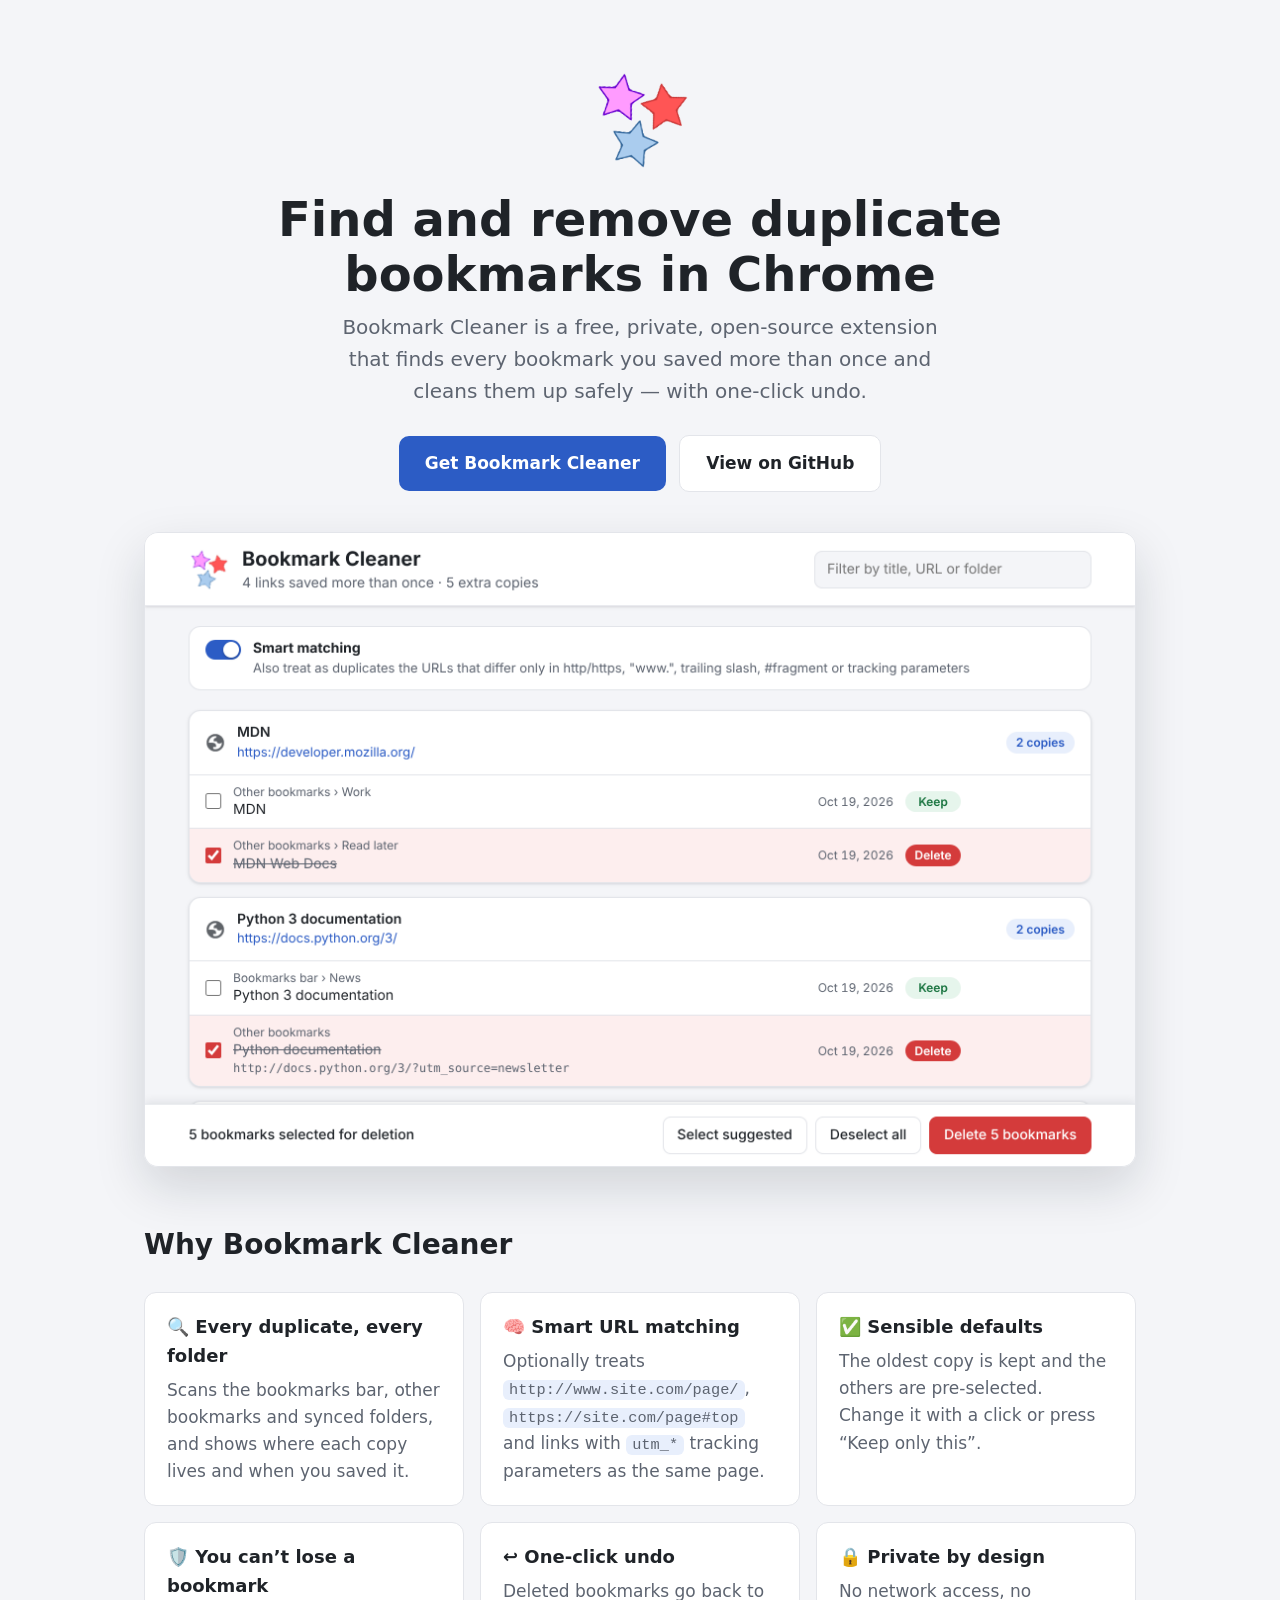
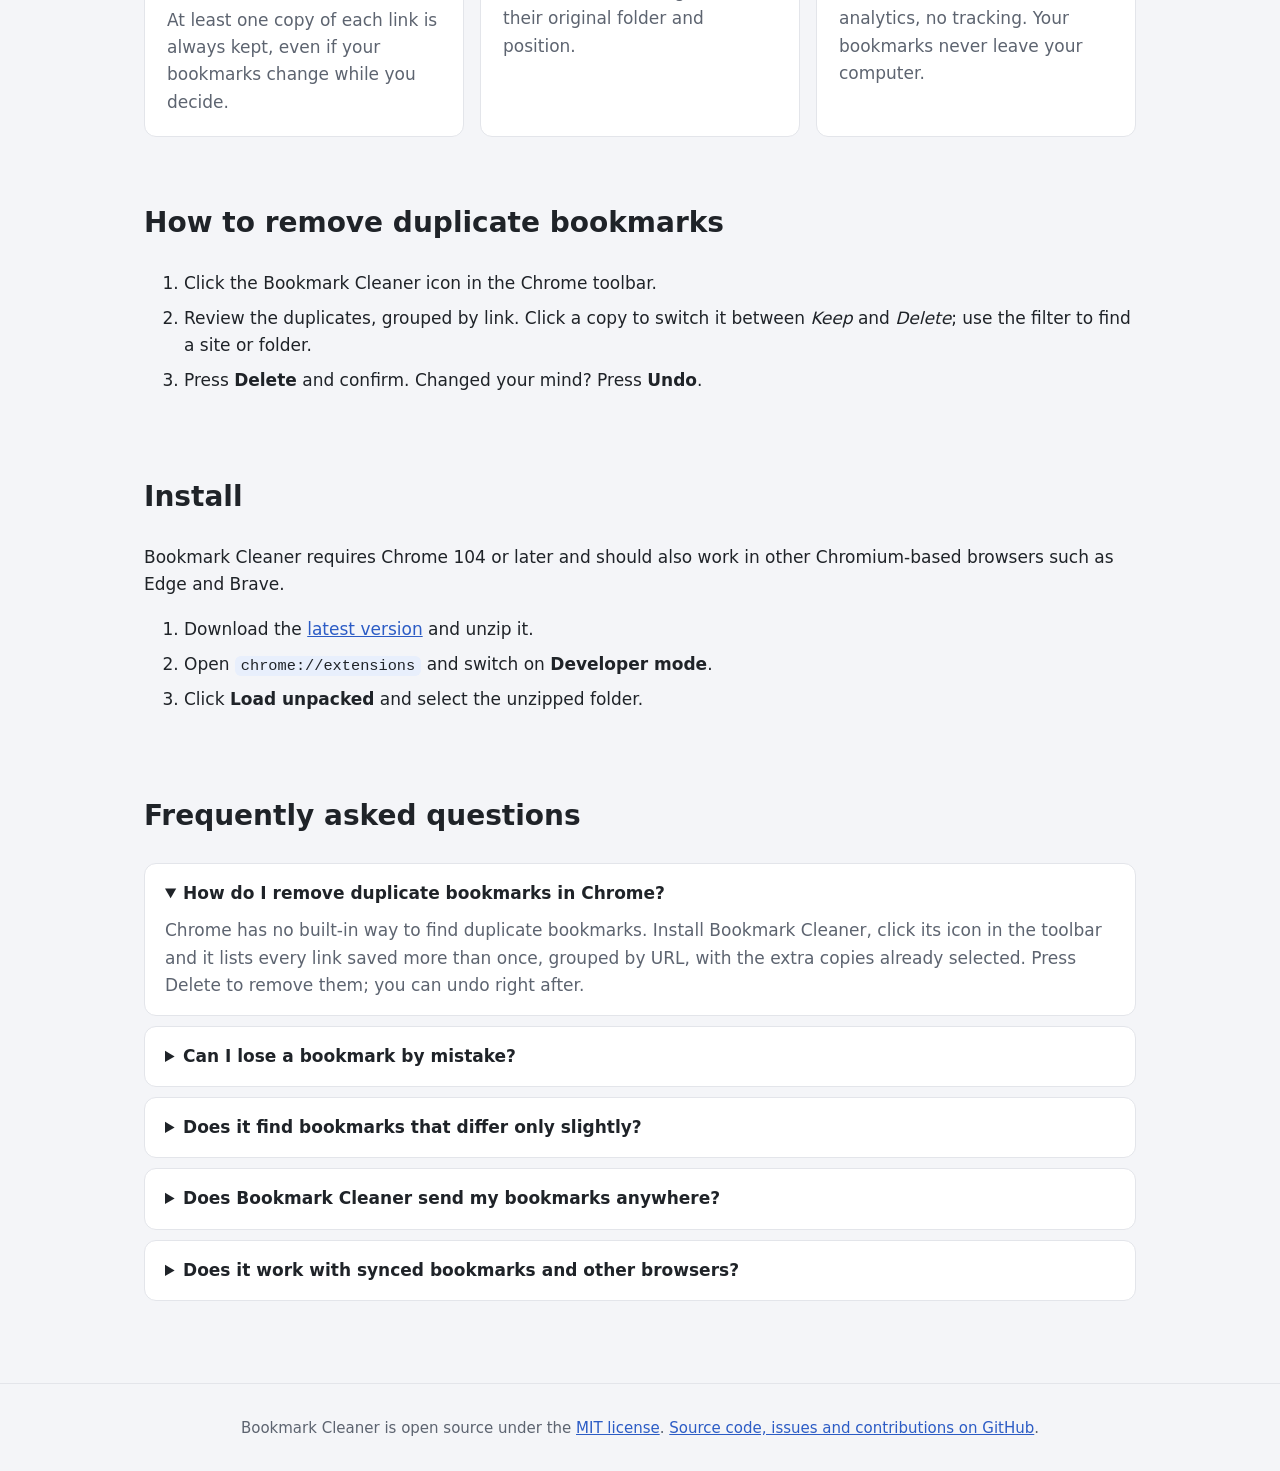
==== docs/index.html @ b28d44d7 "Add a landing page for GitHub Pages and improve search metadata - docs/index.html: page targeting "r" ====
<!doctype html>
<html lang="en">
<head>
  <meta charset="utf-8">
  <meta name="viewport" content="width=device-width, initial-scale=1">
  <title>Bookmark Cleaner – Find and remove duplicate bookmarks in Chrome</title>
  <meta name="description" content="Free, open-source Chrome extension that finds and removes duplicate bookmarks across all your folders. Smart URL matching, always keeps one copy, one-click undo. No tracking.">
  <link rel="canonical" href="https://wiso.github.io/chrome-duplicates/">
  <link rel="icon" href="icon48.png">
  <meta name="theme-color" content="#2c5cc5">

  <meta property="og:type" content="website">
  <meta property="og:title" content="Bookmark Cleaner – Find and remove duplicate bookmarks in Chrome">
  <meta property="og:description" content="Years of bookmarks, zero duplicates. A free, private Chrome extension to clean up duplicated bookmarks safely, with undo.">
  <meta property="og:url" content="https://wiso.github.io/chrome-duplicates/">
  <meta property="og:image" content="https://wiso.github.io/chrome-duplicates/social-preview.png">
  <meta property="og:image:width" content="1280">
  <meta property="og:image:height" content="640">
  <meta name="twitter:card" content="summary_large_image">

  <script type="application/ld+json">
  {
    "@context": "https://schema.org",
    "@type": "SoftwareApplication",
    "name": "Bookmark Cleaner",
    "description": "Chrome extension that finds and removes duplicate bookmarks, with smart URL matching and undo.",
    "applicationCategory": "BrowserApplication",
    "operatingSystem": "Google Chrome, Chromium-based browsers",
    "softwareVersion": "0.2.0",
    "url": "https://wiso.github.io/chrome-duplicates/",
    "downloadUrl": "https://github.com/wiso/chrome-duplicates",
    "screenshot": "https://wiso.github.io/chrome-duplicates/screenshot.png",
    "license": "https://opensource.org/licenses/MIT",
    "author": { "@type": "Person", "name": "Ruggero Turra" },
    "offers": { "@type": "Offer", "price": "0", "priceCurrency": "USD" }
  }
  </script>
  <script type="application/ld+json">
  {
    "@context": "https://schema.org",
    "@type": "FAQPage",
    "mainEntity": [
      {
        "@type": "Question",
        "name": "How do I remove duplicate bookmarks in Chrome?",
        "acceptedAnswer": { "@type": "Answer", "text": "Chrome has no built-in way to find duplicate bookmarks. Install Bookmark Cleaner, click its icon in the toolbar and it lists every link saved more than once, grouped by URL, with the extra copies already selected. Press Delete to remove them; you can undo right after." }
      },
      {
        "@type": "Question",
        "name": "Can I lose a bookmark by mistake?",
        "acceptedAnswer": { "@type": "Answer", "text": "No. Bookmark Cleaner always keeps at least one copy of each link, asks for confirmation before deleting and offers an Undo button that puts the deleted bookmarks back in their original folder and position." }
      },
      {
        "@type": "Question",
        "name": "Does it find bookmarks that differ only slightly?",
        "acceptedAnswer": { "@type": "Answer", "text": "Yes. With smart matching on, links that differ only in http/https, www., a trailing slash, a #fragment or tracking parameters such as utm_source are treated as duplicates." }
      },
      {
        "@type": "Question",
        "name": "Does Bookmark Cleaner send my bookmarks anywhere?",
        "acceptedAnswer": { "@type": "Answer", "text": "No. It has no network access, no analytics and no tracking. It only reads your bookmarks and the site icons already cached by the browser, and everything stays on your computer." }
      },
      {
        "@type": "Question",
        "name": "Does it work with synced bookmarks and other browsers?",
        "acceptedAnswer": { "@type": "Answer", "text": "It works on all the bookmarks in your Chrome profile, including those synced from other devices. It requires Chrome 104 or later and should also work in other Chromium-based browsers such as Edge and Brave." }
      }
    ]
  }
  </script>

  <style>
    :root {
      --bg: #f4f5f8; --surface: #fff; --border: #e3e5ea; --text: #1f2328; --muted: #5d6470;
      --accent: #2c5cc5; --accent-soft: #e8effc; --danger: #d43b3b; color-scheme: light;
    }
    @media (prefers-color-scheme: dark) {
      :root { --bg: #16181d; --surface: #20232a; --border: #333842; --text: #e6e8ec; --muted: #a1a7b3;
              --accent: #7aa2f7; --accent-soft: #263049; color-scheme: dark; }
    }
    * { box-sizing: border-box; }
    body { margin: 0; background: var(--bg); color: var(--text);
           font: 17px/1.6 system-ui, -apple-system, "Segoe UI", Roboto, sans-serif; }
    a { color: var(--accent); }
    .wrap { max-width: 1040px; margin: 0 auto; padding: 0 24px; }
    header.hero { padding: 72px 0 40px; text-align: center; }
    .hero img { width: 96px; height: 96px; }
    h1 { margin: 16px 0 8px; font-size: clamp(32px, 5vw, 48px); line-height: 1.15; }
    .tagline { margin: 0 auto 28px; max-width: 640px; color: var(--muted); font-size: 20px; }
    .cta { display: inline-block; padding: 14px 26px; border-radius: 10px; background: var(--accent);
           color: #fff; font-weight: 600; text-decoration: none; }
    .cta.secondary { margin-left: 8px; background: var(--surface); color: var(--text); border: 1px solid var(--border); }
    .shot { display: block; width: 100%; height: auto; border: 1px solid var(--border); border-radius: 14px;
            box-shadow: 0 20px 50px rgba(16, 24, 40, 0.15); }
    section { padding: 56px 0 8px; }
    h2 { font-size: 28px; margin: 0 0 24px; }
    .grid { display: grid; grid-template-columns: repeat(auto-fit, minmax(280px, 1fr)); gap: 16px; }
    .card { padding: 20px 22px; background: var(--surface); border: 1px solid var(--border); border-radius: 12px; }
    .card h3 { margin: 0 0 6px; font-size: 18px; }
    .card p { margin: 0; color: var(--muted); }
    ol li { margin-bottom: 8px; }
    details { padding: 16px 20px; margin-bottom: 10px; background: var(--surface); border: 1px solid var(--border); border-radius: 12px; }
    summary { font-weight: 600; cursor: pointer; }
    details p { margin: 10px 0 0; color: var(--muted); }
    code { padding: 1px 6px; border-radius: 6px; background: var(--accent-soft); font-size: 0.9em; }
    footer { margin-top: 64px; padding: 32px 0; border-top: 1px solid var(--border); color: var(--muted); text-align: center; font-size: 15px; }
  </style>
</head>
<body>
  <header class="hero">
    <div class="wrap">
      <img src="icon128.png" alt="Bookmark Cleaner logo" width="96" height="96">
      <h1>Find and remove duplicate bookmarks in Chrome</h1>
      <p class="tagline">Bookmark Cleaner is a free, private, open-source extension that finds every bookmark you saved more than once and cleans them up safely — with one-click undo.</p>
      <a class="cta" href="#install">Get Bookmark Cleaner</a>
      <a class="cta secondary" href="https://github.com/wiso/chrome-duplicates">View on GitHub</a>
    </div>
  </header>

  <main class="wrap">
    <img class="shot" src="screenshot.png" width="2000" height="1280"
         alt="Bookmark Cleaner listing duplicate bookmarks grouped by link, each copy marked Keep or Delete">

    <section id="features">
      <h2>Why Bookmark Cleaner</h2>
      <div class="grid">
        <div class="card"><h3>🔍 Every duplicate, every folder</h3><p>Scans the bookmarks bar, other bookmarks and synced folders, and shows where each copy lives and when you saved it.</p></div>
        <div class="card"><h3>🧠 Smart URL matching</h3><p>Optionally treats <code>http://www.site.com/page/</code>, <code>https://site.com/page#top</code> and links with <code>utm_*</code> tracking parameters as the same page.</p></div>
        <div class="card"><h3>✅ Sensible defaults</h3><p>The oldest copy is kept and the others are pre-selected. Change it with a click or press “Keep only this”.</p></div>
        <div class="card"><h3>🛡️ You can’t lose a bookmark</h3><p>At least one copy of each link is always kept, even if your bookmarks change while you decide.</p></div>
        <div class="card"><h3>↩️ One-click undo</h3><p>Deleted bookmarks go back to their original folder and position.</p></div>
        <div class="card"><h3>🔒 Private by design</h3><p>No network access, no analytics, no tracking. Your bookmarks never leave your computer.</p></div>
      </div>
    </section>

    <section id="how">
      <h2>How to remove duplicate bookmarks</h2>
      <ol>
        <li>Click the Bookmark Cleaner icon in the Chrome toolbar.</li>
        <li>Review the duplicates, grouped by link. Click a copy to switch it between <em>Keep</em> and <em>Delete</em>; use the filter to find a site or folder.</li>
        <li>Press <strong>Delete</strong> and confirm. Changed your mind? Press <strong>Undo</strong>.</li>
      </ol>
    </section>

    <section id="install">
      <h2>Install</h2>
      <p>Bookmark Cleaner requires Chrome 104 or later and should also work in other Chromium-based browsers such as Edge and Brave.</p>
      <ol>
        <li>Download the <a href="https://github.com/wiso/chrome-duplicates/archive/refs/heads/master.zip">latest version</a> and unzip it.</li>
        <li>Open <code>chrome://extensions</code> and switch on <strong>Developer mode</strong>.</li>
        <li>Click <strong>Load unpacked</strong> and select the unzipped folder.</li>
      </ol>
    </section>

    <section id="faq">
      <h2>Frequently asked questions</h2>
      <details open><summary>How do I remove duplicate bookmarks in Chrome?</summary>
        <p>Chrome has no built-in way to find duplicate bookmarks. Install Bookmark Cleaner, click its icon in the toolbar and it lists every link saved more than once, grouped by URL, with the extra copies already selected. Press Delete to remove them; you can undo right after.</p></details>
      <details><summary>Can I lose a bookmark by mistake?</summary>
        <p>No. Bookmark Cleaner always keeps at least one copy of each link, asks for confirmation before deleting and offers an Undo button that puts the deleted bookmarks back in their original folder and position.</p></details>
      <details><summary>Does it find bookmarks that differ only slightly?</summary>
        <p>Yes. With smart matching on, links that differ only in http/https, www., a trailing slash, a #fragment or tracking parameters such as utm_source are treated as duplicates.</p></details>
      <details><summary>Does Bookmark Cleaner send my bookmarks anywhere?</summary>
        <p>No. It has no network access, no analytics and no tracking. It only reads your bookmarks and the site icons already cached by the browser, and everything stays on your computer.</p></details>
      <details><summary>Does it work with synced bookmarks and other browsers?</summary>
        <p>It works on all the bookmarks in your Chrome profile, including those synced from other devices. It requires Chrome 104 or later and should also work in other Chromium-based browsers such as Edge and Brave.</p></details>
    </section>
  </main>

  <footer>
    <div class="wrap">
      Bookmark Cleaner is open source under the <a href="https://github.com/wiso/chrome-duplicates/blob/master/LICENSE">MIT license</a>. <a href="https://github.com/wiso/chrome-duplicates">Source code, issues and contributions on GitHub</a>.
    </div>
  </footer>
</body>
</html>
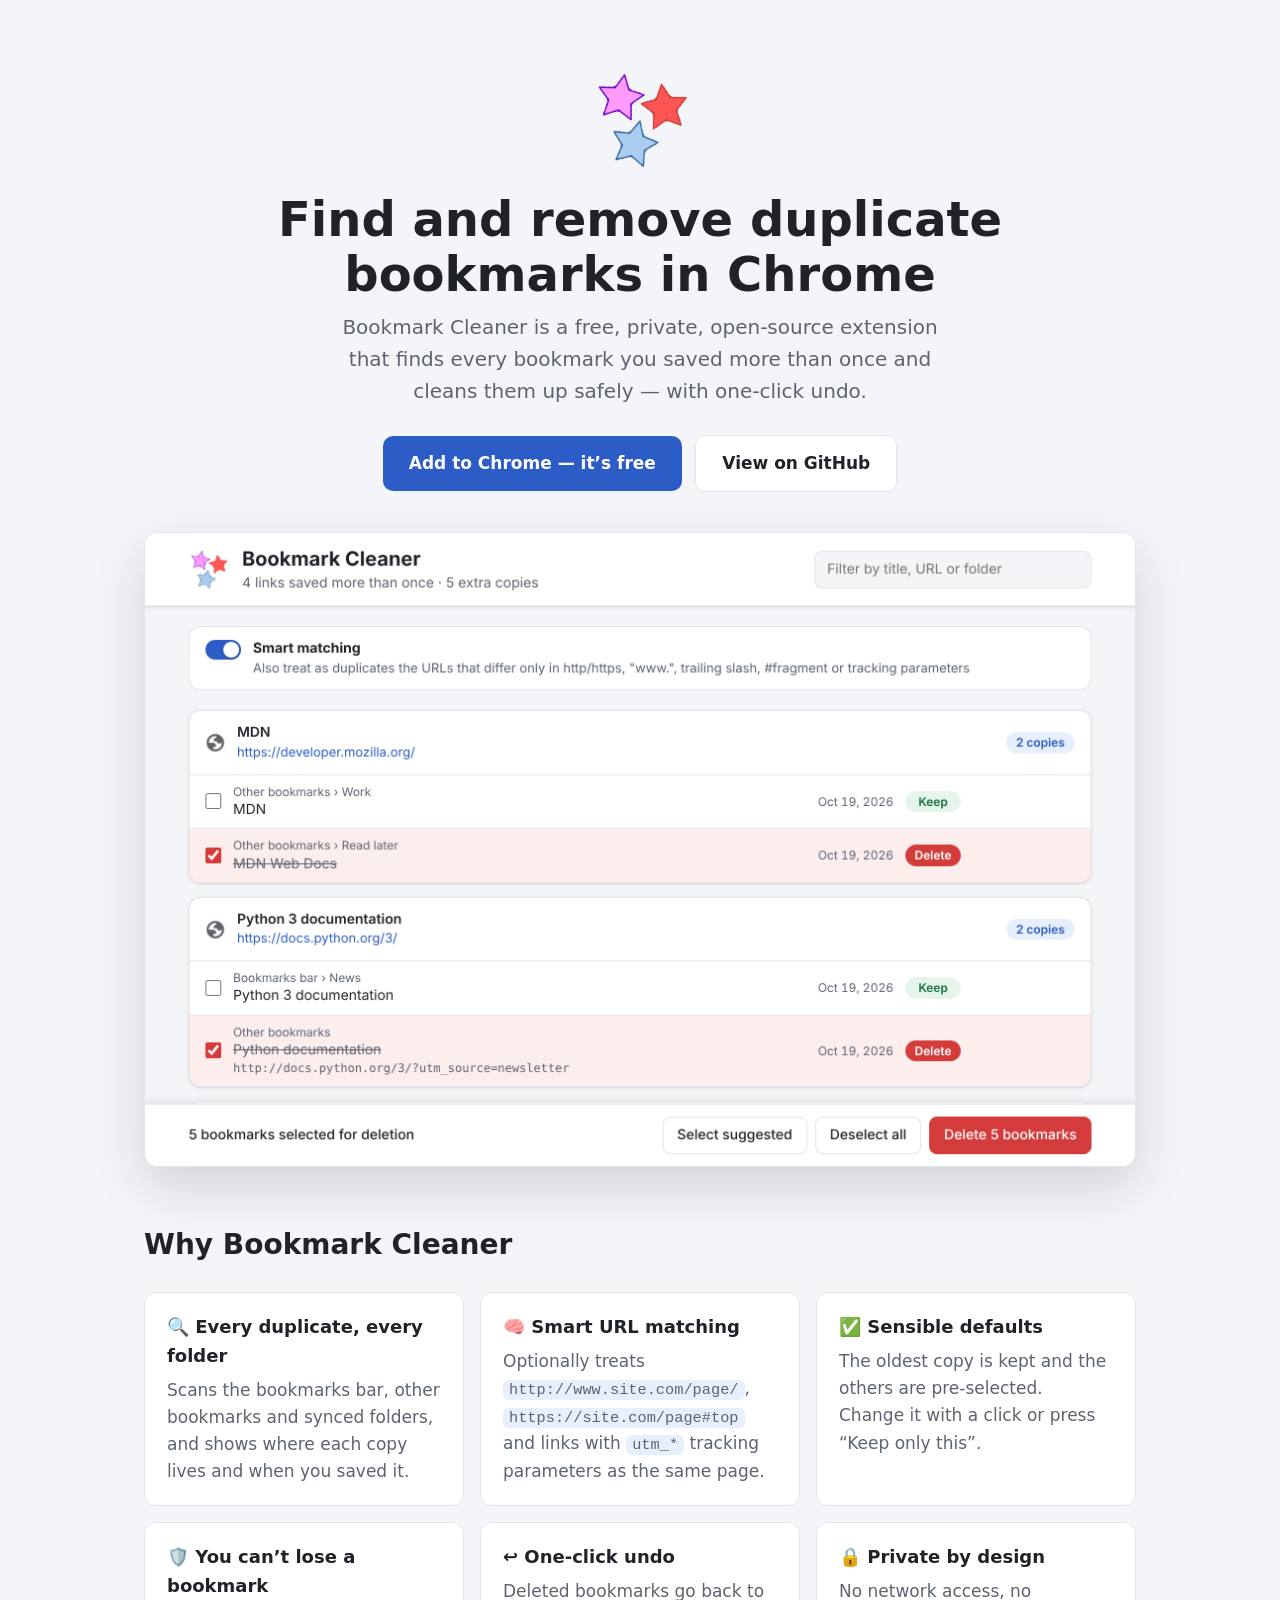
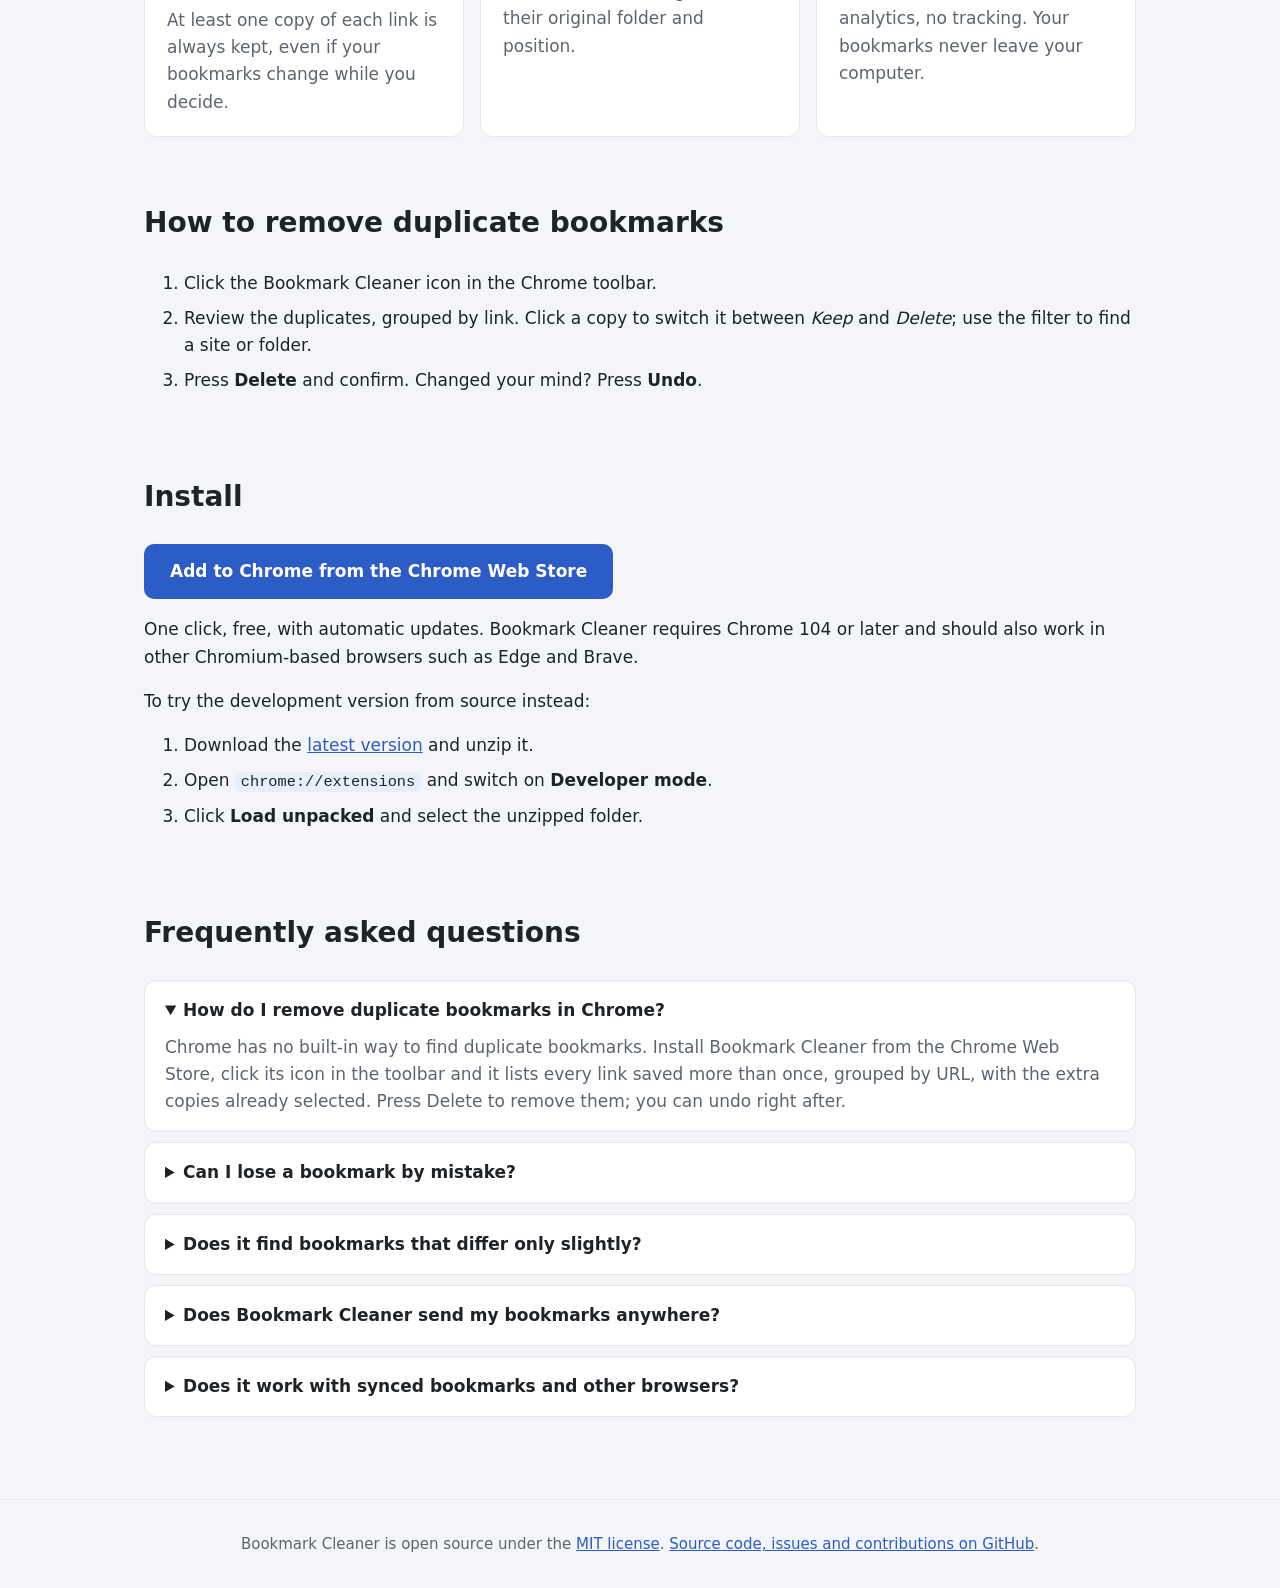
==== commit 65226890: "Point README and landing page to the Chrome Web Store Install from the store is now the main call to" ====
--- a/docs/index.html
+++ b/docs/index.html
@@ -28,7 +28,9 @@
     "operatingSystem": "Google Chrome, Chromium-based browsers",
     "softwareVersion": "0.2.0",
     "url": "https://wiso.github.io/chrome-duplicates/",
-    "downloadUrl": "https://github.com/wiso/chrome-duplicates",
+    "downloadUrl": "https://chromewebstore.google.com/detail/bookmark-cleaner/apmbebpbnhlmonbpggbaljkinnfgpmki",
+    "installUrl": "https://chromewebstore.google.com/detail/bookmark-cleaner/apmbebpbnhlmonbpggbaljkinnfgpmki",
+    "sameAs": ["https://chromewebstore.google.com/detail/bookmark-cleaner/apmbebpbnhlmonbpggbaljkinnfgpmki", "https://github.com/wiso/chrome-duplicates"],
     "screenshot": "https://wiso.github.io/chrome-duplicates/screenshot.png",
     "license": "https://opensource.org/licenses/MIT",
     "author": { "@type": "Person", "name": "Ruggero Turra" },
@@ -43,7 +45,7 @@
       {
         "@type": "Question",
         "name": "How do I remove duplicate bookmarks in Chrome?",
-        "acceptedAnswer": { "@type": "Answer", "text": "Chrome has no built-in way to find duplicate bookmarks. Install Bookmark Cleaner, click its icon in the toolbar and it lists every link saved more than once, grouped by URL, with the extra copies already selected. Press Delete to remove them; you can undo right after." }
+        "acceptedAnswer": { "@type": "Answer", "text": "Chrome has no built-in way to find duplicate bookmarks. Install Bookmark Cleaner from the Chrome Web Store, click its icon in the toolbar and it lists every link saved more than once, grouped by URL, with the extra copies already selected. Press Delete to remove them; you can undo right after." }
       },
       {
         "@type": "Question",
@@ -88,7 +90,7 @@
     h1 { margin: 16px 0 8px; font-size: clamp(32px, 5vw, 48px); line-height: 1.15; }
     .tagline { margin: 0 auto 28px; max-width: 640px; color: var(--muted); font-size: 20px; }
     .cta { display: inline-block; padding: 14px 26px; border-radius: 10px; background: var(--accent);
-           color: #fff; font-weight: 600; text-decoration: none; }
+           color: var(--surface); font-weight: 600; text-decoration: none; }
     .cta.secondary { margin-left: 8px; background: var(--surface); color: var(--text); border: 1px solid var(--border); }
     .shot { display: block; width: 100%; height: auto; border: 1px solid var(--border); border-radius: 14px;
             box-shadow: 0 20px 50px rgba(16, 24, 40, 0.15); }
@@ -112,7 +114,7 @@
       <img src="icon128.png" alt="Bookmark Cleaner logo" width="96" height="96">
       <h1>Find and remove duplicate bookmarks in Chrome</h1>
       <p class="tagline">Bookmark Cleaner is a free, private, open-source extension that finds every bookmark you saved more than once and cleans them up safely — with one-click undo.</p>
-      <a class="cta" href="#install">Get Bookmark Cleaner</a>
+      <a class="cta" href="https://chromewebstore.google.com/detail/bookmark-cleaner/apmbebpbnhlmonbpggbaljkinnfgpmki">Add to Chrome — it’s free</a>
       <a class="cta secondary" href="https://github.com/wiso/chrome-duplicates">View on GitHub</a>
     </div>
   </header>
@@ -144,7 +146,9 @@
 
     <section id="install">
       <h2>Install</h2>
-      <p>Bookmark Cleaner requires Chrome 104 or later and should also work in other Chromium-based browsers such as Edge and Brave.</p>
+      <p><a class="cta" href="https://chromewebstore.google.com/detail/bookmark-cleaner/apmbebpbnhlmonbpggbaljkinnfgpmki">Add to Chrome from the Chrome Web Store</a></p>
+      <p>One click, free, with automatic updates. Bookmark Cleaner requires Chrome 104 or later and should also work in other Chromium-based browsers such as Edge and Brave.</p>
+      <p>To try the development version from source instead:</p>
       <ol>
         <li>Download the <a href="https://github.com/wiso/chrome-duplicates/archive/refs/heads/master.zip">latest version</a> and unzip it.</li>
         <li>Open <code>chrome://extensions</code> and switch on <strong>Developer mode</strong>.</li>
@@ -155,7 +159,7 @@
     <section id="faq">
       <h2>Frequently asked questions</h2>
       <details open><summary>How do I remove duplicate bookmarks in Chrome?</summary>
-        <p>Chrome has no built-in way to find duplicate bookmarks. Install Bookmark Cleaner, click its icon in the toolbar and it lists every link saved more than once, grouped by URL, with the extra copies already selected. Press Delete to remove them; you can undo right after.</p></details>
+        <p>Chrome has no built-in way to find duplicate bookmarks. Install Bookmark Cleaner from the Chrome Web Store, click its icon in the toolbar and it lists every link saved more than once, grouped by URL, with the extra copies already selected. Press Delete to remove them; you can undo right after.</p></details>
       <details><summary>Can I lose a bookmark by mistake?</summary>
         <p>No. Bookmark Cleaner always keeps at least one copy of each link, asks for confirmation before deleting and offers an Undo button that puts the deleted bookmarks back in their original folder and position.</p></details>
       <details><summary>Does it find bookmarks that differ only slightly?</summary>
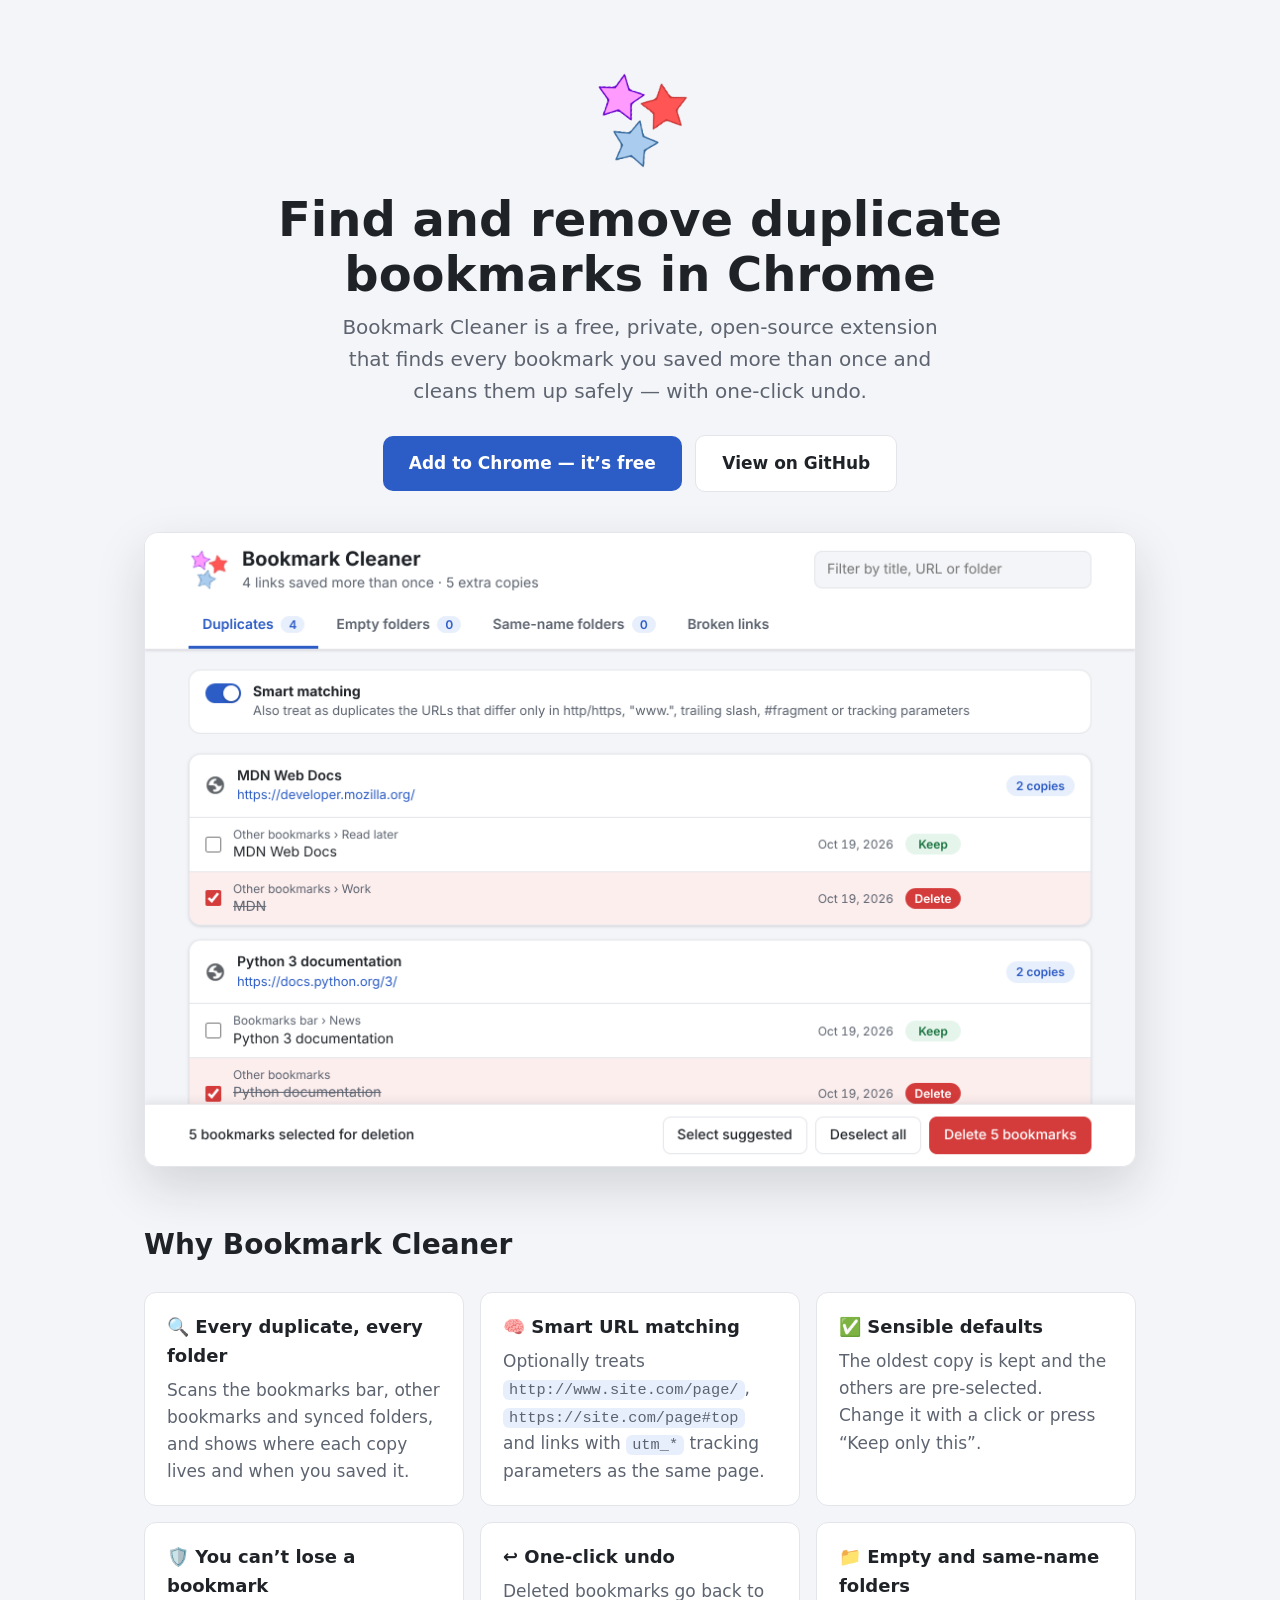
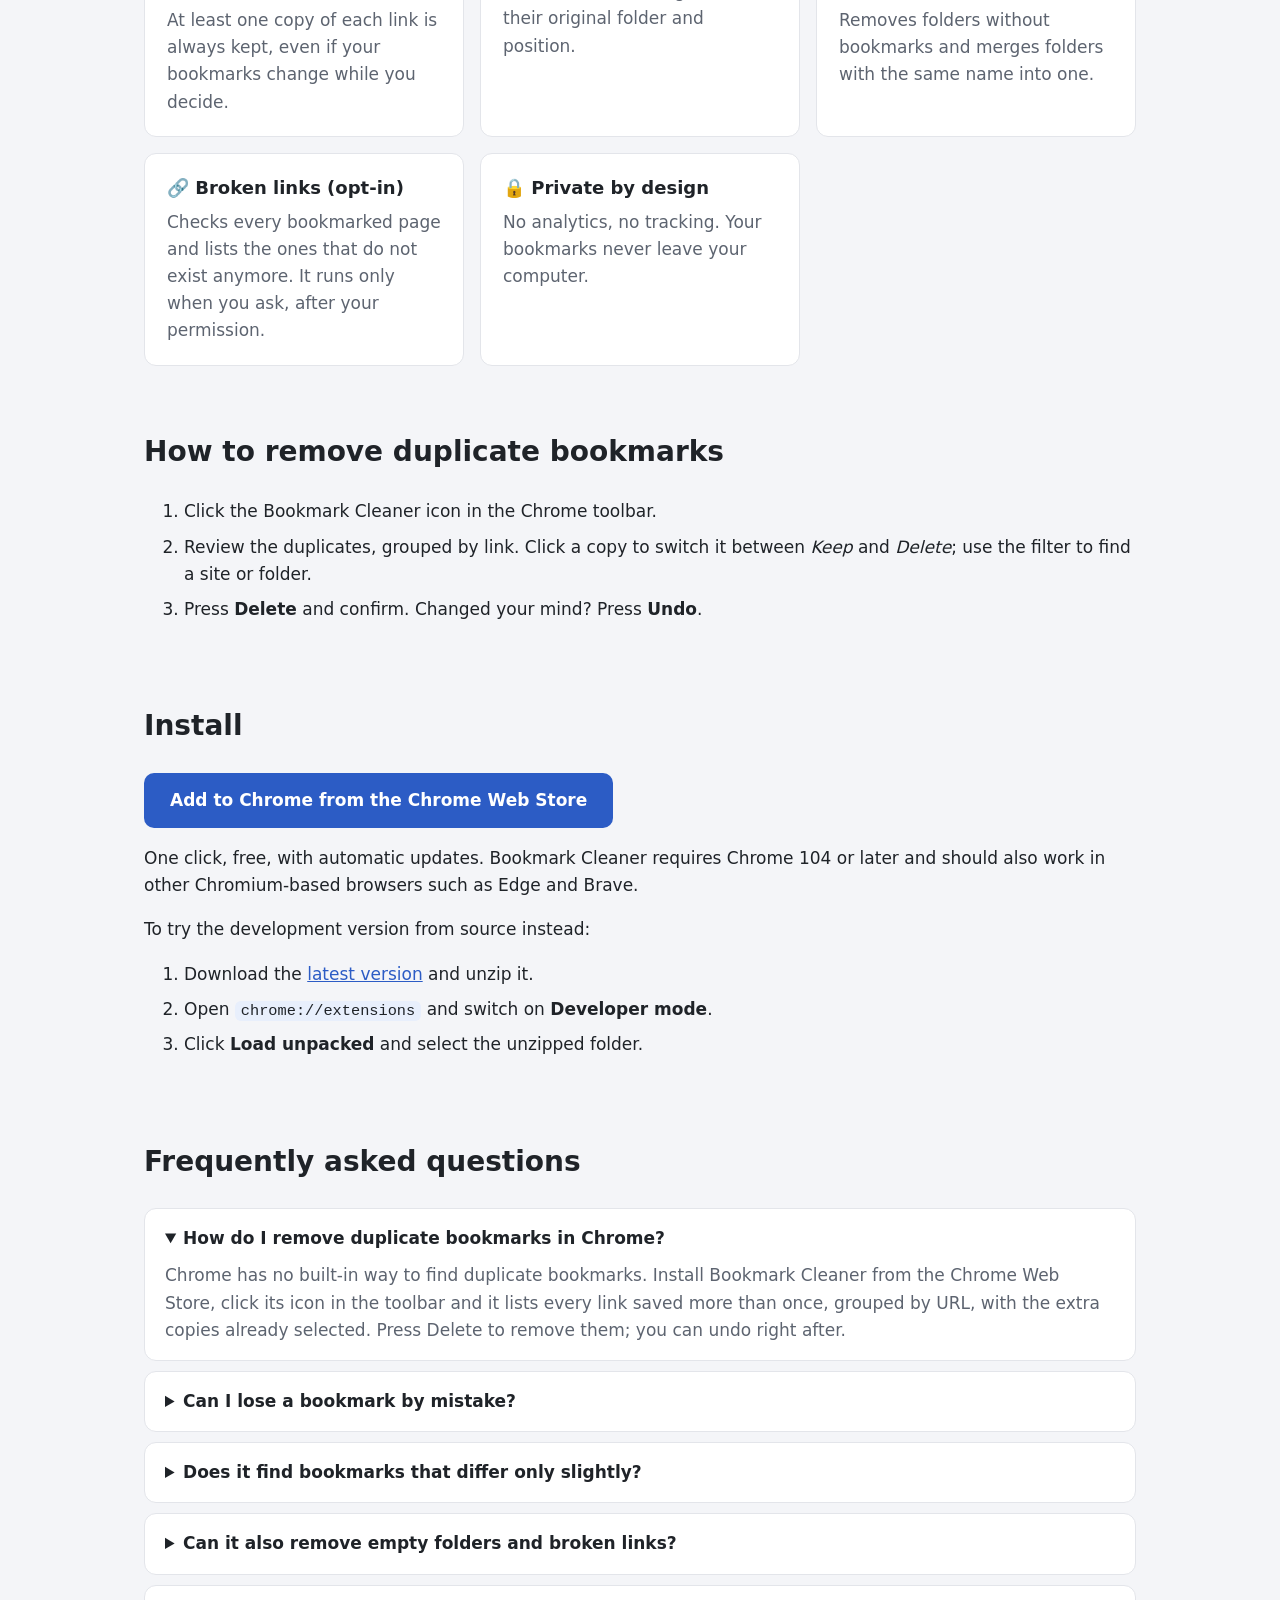
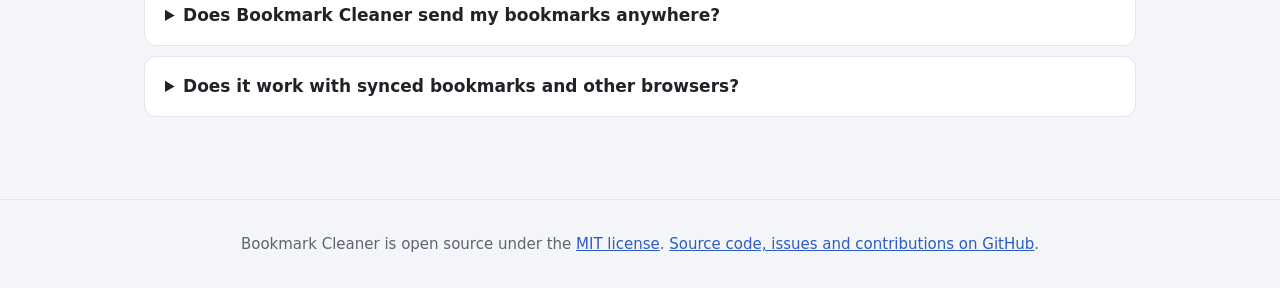
==== commit 3f6612ea: "Update README, landing page and store material for 0.3.0 - describe the new tools; privacy text and " ====
--- a/docs/index.html
+++ b/docs/index.html
@@ -4,7 +4,7 @@
   <meta charset="utf-8">
   <meta name="viewport" content="width=device-width, initial-scale=1">
   <title>Bookmark Cleaner – Find and remove duplicate bookmarks in Chrome</title>
-  <meta name="description" content="Free, open-source Chrome extension that finds and removes duplicate bookmarks across all your folders. Smart URL matching, always keeps one copy, one-click undo. No tracking.">
+  <meta name="description" content="Free, open-source Chrome extension that finds and removes duplicate bookmarks, empty folders and broken links. Smart URL matching, always keeps one copy, one-click undo. No tracking.">
   <link rel="canonical" href="https://wiso.github.io/chrome-duplicates/">
   <link rel="icon" href="icon48.png">
   <meta name="theme-color" content="#2c5cc5">
@@ -23,10 +23,11 @@
     "@context": "https://schema.org",
     "@type": "SoftwareApplication",
     "name": "Bookmark Cleaner",
-    "description": "Chrome extension that finds and removes duplicate bookmarks, with smart URL matching and undo.",
+    "alternateName": "Bookmark Cleaner – Remove Duplicate Bookmarks",
+    "description": "Chrome extension that finds and removes duplicate bookmarks, empty folders and broken links, with smart URL matching and undo.",
     "applicationCategory": "BrowserApplication",
     "operatingSystem": "Google Chrome, Chromium-based browsers",
-    "softwareVersion": "0.2.0",
+    "softwareVersion": "0.3.0",
     "url": "https://wiso.github.io/chrome-duplicates/",
     "downloadUrl": "https://chromewebstore.google.com/detail/bookmark-cleaner/apmbebpbnhlmonbpggbaljkinnfgpmki",
     "installUrl": "https://chromewebstore.google.com/detail/bookmark-cleaner/apmbebpbnhlmonbpggbaljkinnfgpmki",
@@ -59,8 +60,13 @@
       },
       {
         "@type": "Question",
+        "name": "Can it also remove empty folders and broken links?",
+        "acceptedAnswer": { "@type": "Answer", "text": "Yes. Besides duplicates, Bookmark Cleaner finds folders without bookmarks, merges folders with the same name in the same place, and, if you allow it, checks every bookmarked page to find the ones that do not exist anymore. Every change asks for confirmation and can be undone." }
+      },
+      {
+        "@type": "Question",
         "name": "Does Bookmark Cleaner send my bookmarks anywhere?",
-        "acceptedAnswer": { "@type": "Answer", "text": "No. It has no network access, no analytics and no tracking. It only reads your bookmarks and the site icons already cached by the browser, and everything stays on your computer." }
+        "acceptedAnswer": { "@type": "Answer", "text": "No. It has no analytics and no tracking, and it never sends your bookmarks anywhere. It contacts the bookmarked websites only if you start the optional broken-link check, which asks for your permission first and only checks whether each page still exists." }
       },
       {
         "@type": "Question",
@@ -131,7 +137,9 @@
         <div class="card"><h3>✅ Sensible defaults</h3><p>The oldest copy is kept and the others are pre-selected. Change it with a click or press “Keep only this”.</p></div>
         <div class="card"><h3>🛡️ You can’t lose a bookmark</h3><p>At least one copy of each link is always kept, even if your bookmarks change while you decide.</p></div>
         <div class="card"><h3>↩️ One-click undo</h3><p>Deleted bookmarks go back to their original folder and position.</p></div>
-        <div class="card"><h3>🔒 Private by design</h3><p>No network access, no analytics, no tracking. Your bookmarks never leave your computer.</p></div>
+        <div class="card"><h3>📁 Empty and same-name folders</h3><p>Removes folders without bookmarks and merges folders with the same name into one.</p></div>
+        <div class="card"><h3>🔗 Broken links (opt-in)</h3><p>Checks every bookmarked page and lists the ones that do not exist anymore. It runs only when you ask, after your permission.</p></div>
+        <div class="card"><h3>🔒 Private by design</h3><p>No analytics, no tracking. Your bookmarks never leave your computer.</p></div>
       </div>
     </section>
 
@@ -164,8 +172,10 @@
         <p>No. Bookmark Cleaner always keeps at least one copy of each link, asks for confirmation before deleting and offers an Undo button that puts the deleted bookmarks back in their original folder and position.</p></details>
       <details><summary>Does it find bookmarks that differ only slightly?</summary>
         <p>Yes. With smart matching on, links that differ only in http/https, www., a trailing slash, a #fragment or tracking parameters such as utm_source are treated as duplicates.</p></details>
+      <details><summary>Can it also remove empty folders and broken links?</summary>
+        <p>Yes. Besides duplicates, Bookmark Cleaner finds folders without bookmarks, merges folders with the same name in the same place, and, if you allow it, checks every bookmarked page to find the ones that do not exist anymore. Every change asks for confirmation and can be undone.</p></details>
       <details><summary>Does Bookmark Cleaner send my bookmarks anywhere?</summary>
-        <p>No. It has no network access, no analytics and no tracking. It only reads your bookmarks and the site icons already cached by the browser, and everything stays on your computer.</p></details>
+        <p>No. It has no analytics and no tracking, and it never sends your bookmarks anywhere. It contacts the bookmarked websites only if you start the optional broken-link check, which asks for your permission first and only checks whether each page still exists.</p></details>
       <details><summary>Does it work with synced bookmarks and other browsers?</summary>
         <p>It works on all the bookmarks in your Chrome profile, including those synced from other devices. It requires Chrome 104 or later and should also work in other Chromium-based browsers such as Edge and Brave.</p></details>
     </section>
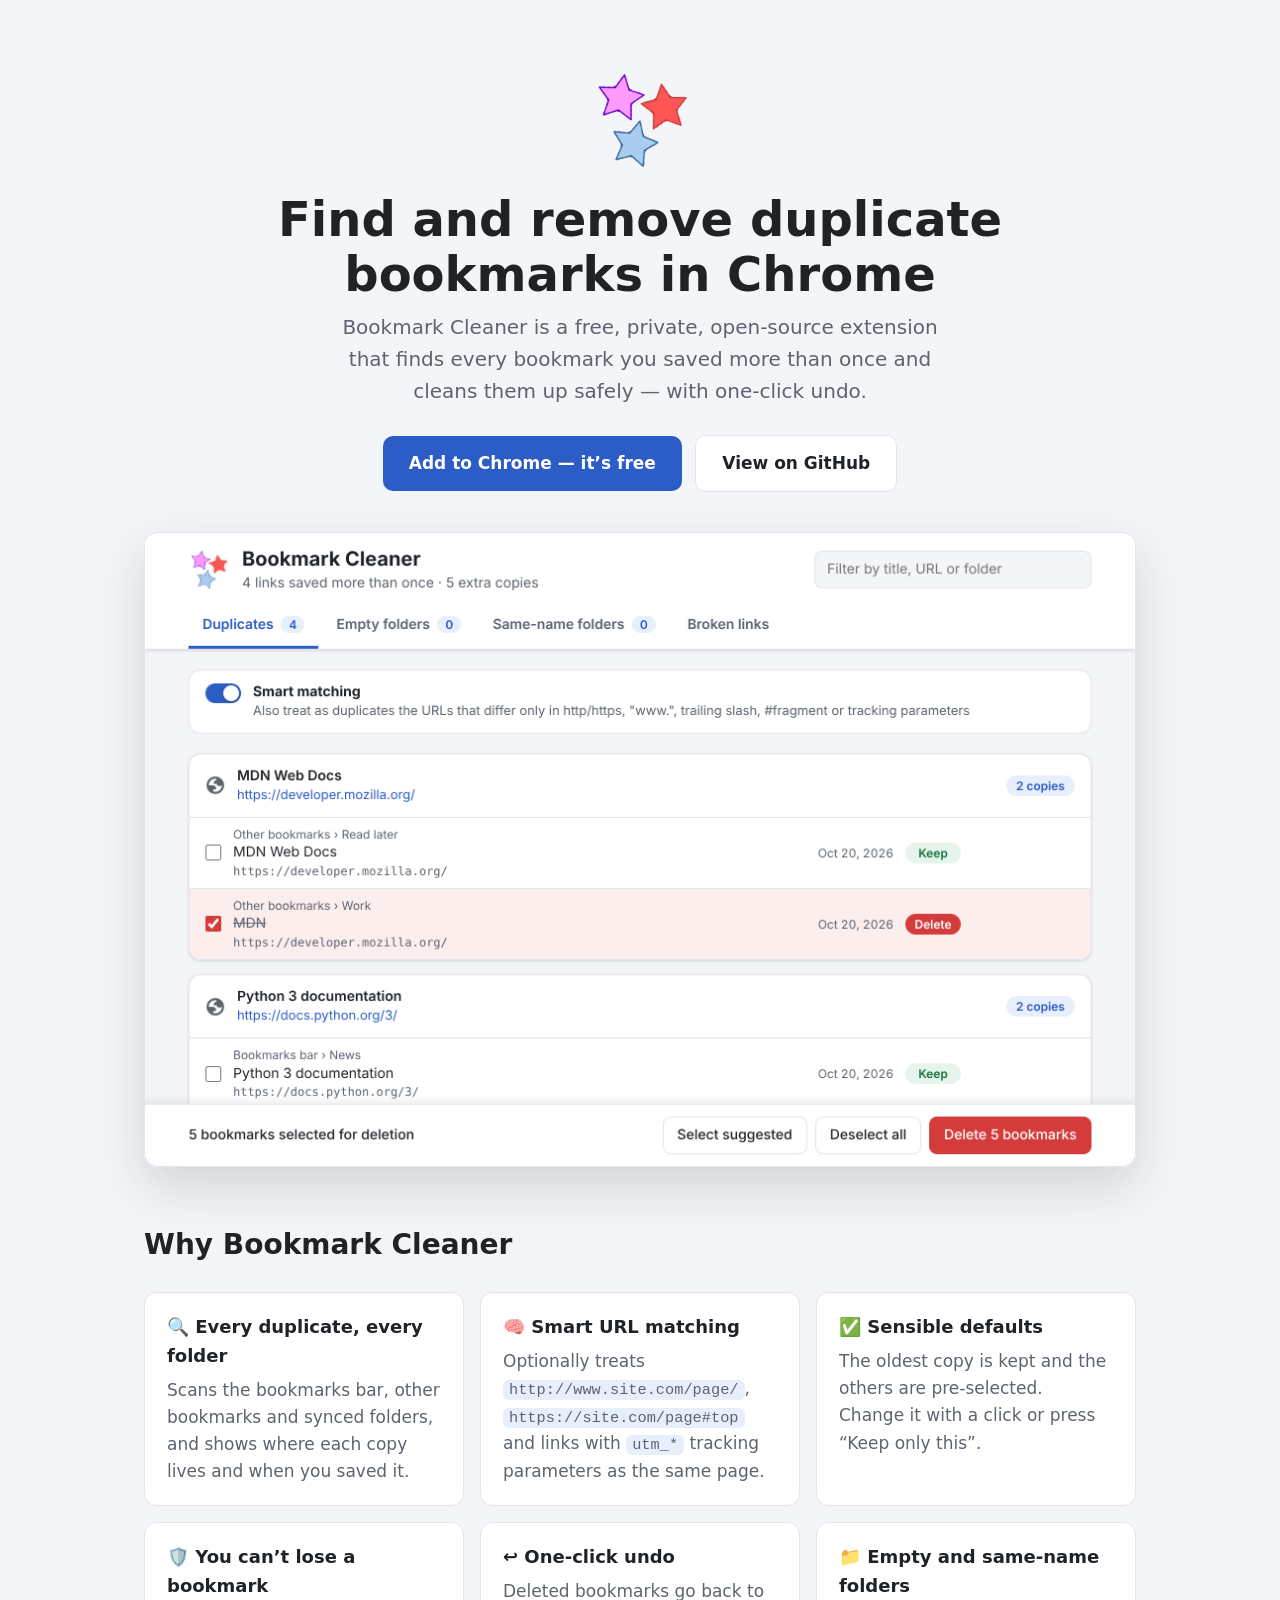
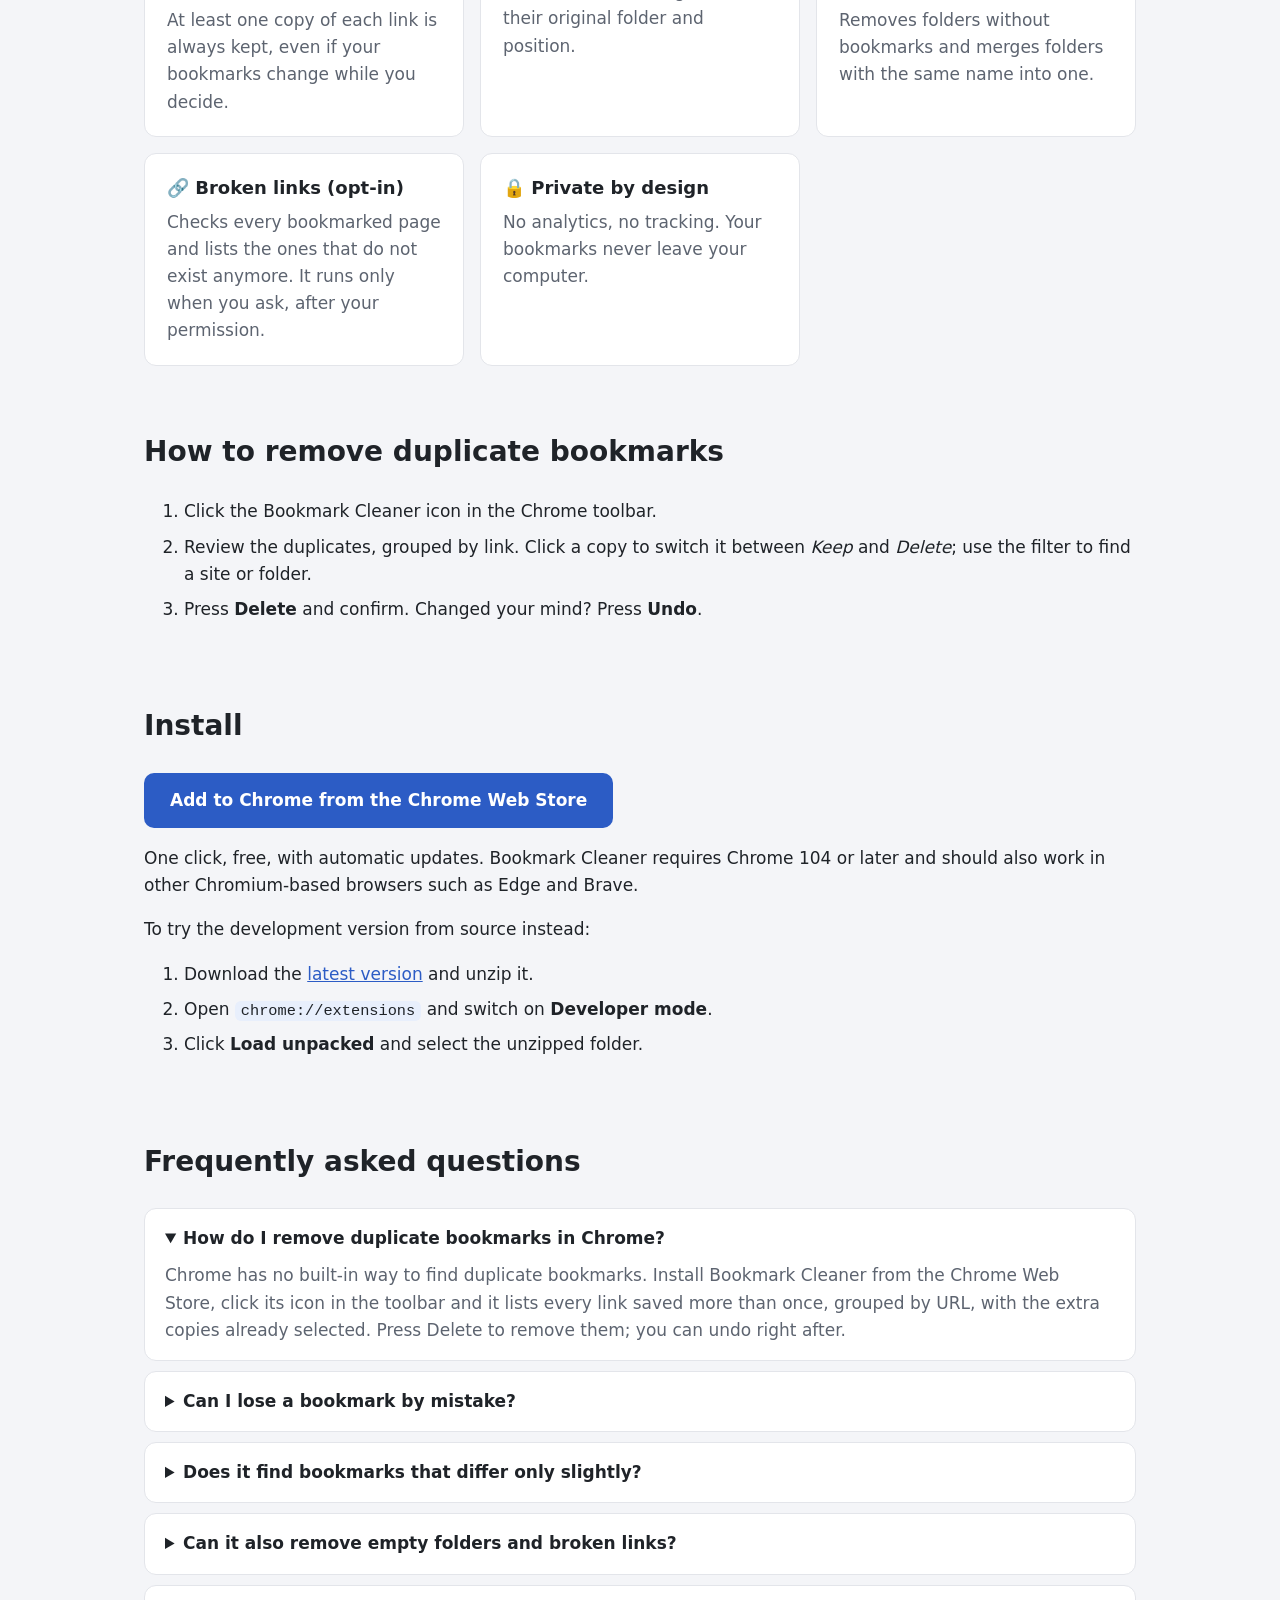
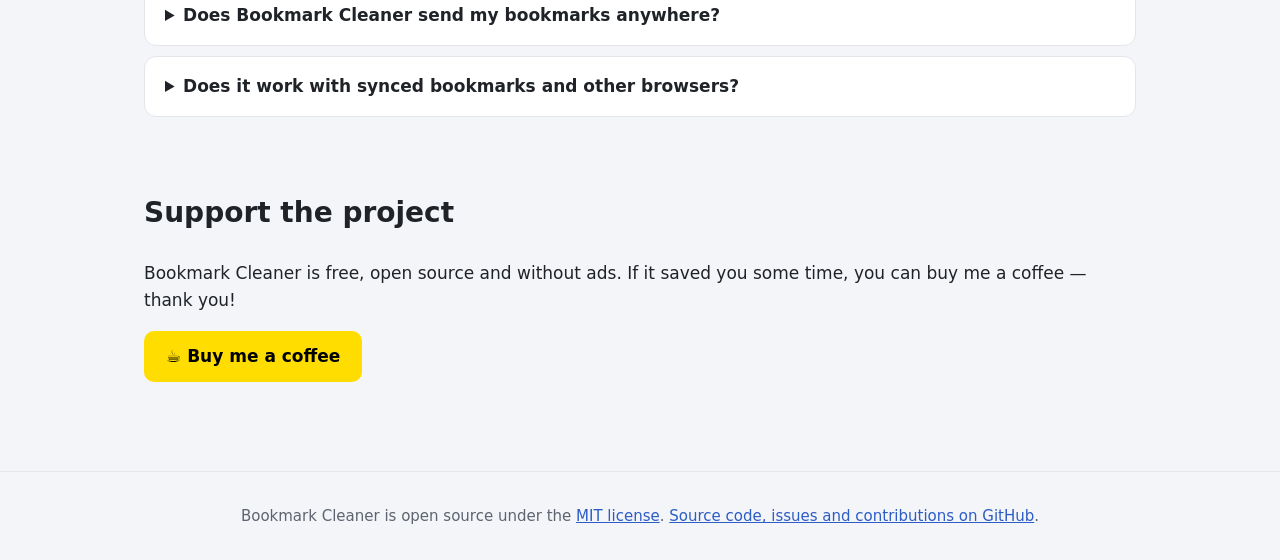
==== commit e4ea3ad2: "Add Buy me a coffee links - extension: a discreet link only on the "Your bookmarks are tidy!"   scre" ====
--- a/docs/index.html
+++ b/docs/index.html
@@ -111,6 +111,9 @@
     summary { font-weight: 600; cursor: pointer; }
     details p { margin: 10px 0 0; color: var(--muted); }
     code { padding: 1px 6px; border-radius: 6px; background: var(--accent-soft); font-size: 0.9em; }
+    .coffee { display: inline-block; padding: 12px 22px; border-radius: 10px; background: #FFDD00;
+              color: #000; font-weight: 600; text-decoration: none; }
+    .coffee:hover { background: #ffd000; }
     footer { margin-top: 64px; padding: 32px 0; border-top: 1px solid var(--border); color: var(--muted); text-align: center; font-size: 15px; }
   </style>
 </head>
@@ -179,6 +182,11 @@
       <details><summary>Does it work with synced bookmarks and other browsers?</summary>
         <p>It works on all the bookmarks in your Chrome profile, including those synced from other devices. It requires Chrome 104 or later and should also work in other Chromium-based browsers such as Edge and Brave.</p></details>
     </section>
+    <section id="support">
+      <h2>Support the project</h2>
+      <p>Bookmark Cleaner is free, open source and without ads. If it saved you some time, you can buy me a coffee — thank you!</p>
+      <p><a class="coffee" href="https://www.buymeacoffee.com/giurrero">☕ Buy me a coffee</a></p>
+    </section>
   </main>
 
   <footer>
